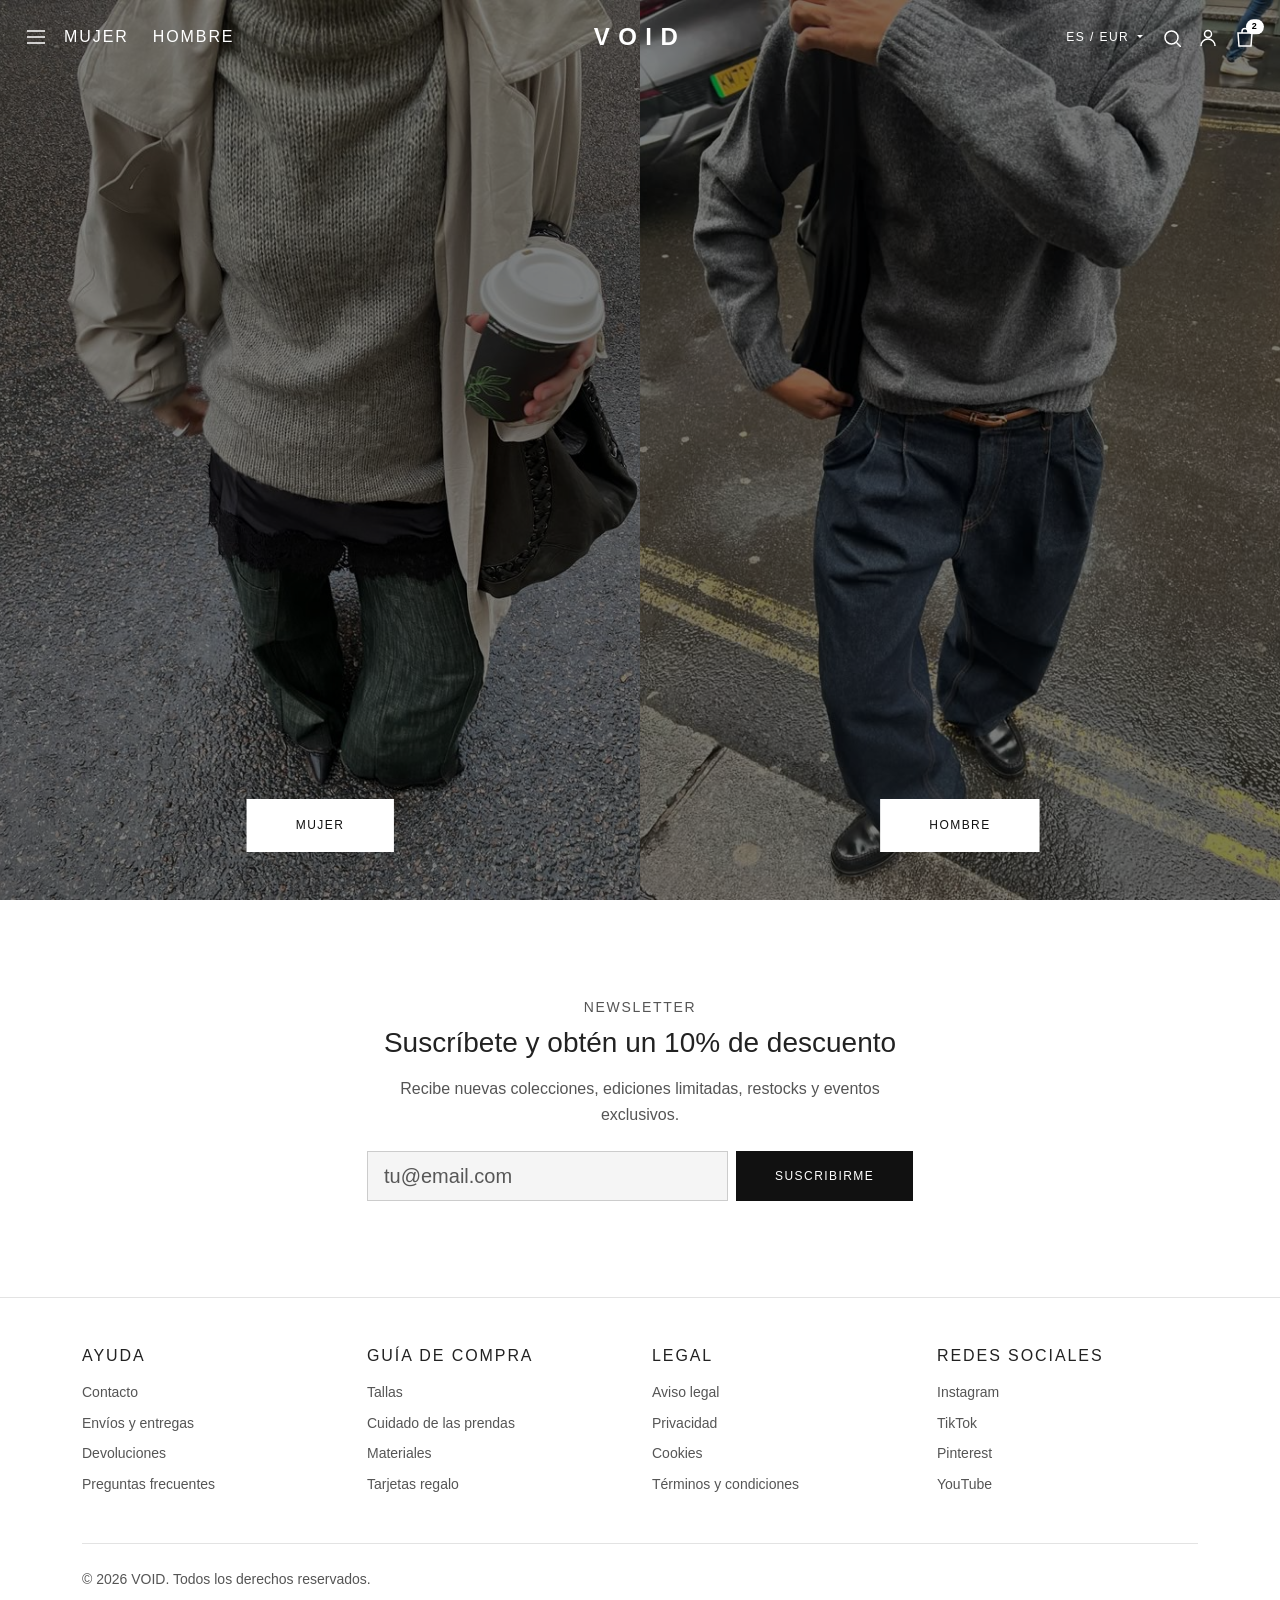
==== index.html @ c92c0cc9 "Proyecto definitivo" ====
<!DOCTYPE html>
<html lang="es">

<head>
    <meta charset="UTF-8">
    <meta name="viewport" content="width=device-width, initial-scale=1">
    <meta name="description" content="VOID · Moda de lujo minimalista. Colecciones de mujer y hombre.">
    <title>VOID · Moda de lujo minimalista</title>

    <!-- CSS generado con Sass a partir de scss/custom.scss -->
    <link rel="stylesheet" href="css/custom.css">
</head>

<body>

    <!-- ============================================================
       HEADER DINÁMICO
       Empieza transparente sobre el hero y pasa a blanco al hacer scroll (js/script.js).
       ============================================================ -->
    <header class="fixed-top w-100">
        <nav class="navbar py-3 py-lg-4" aria-label="Barra de navegación principal">
            <div class="container-fluid px-3 px-lg-4 position-relative">

                <!-- Zona izquierda: menú móvil + categorías de escritorio -->
                <div class="d-flex align-items-center gap-3">
                    <button class="btn btn-link p-0 header-btn" type="button" data-bs-toggle="offcanvas"
                        data-bs-target="#menuOffcanvas" aria-controls="menuOffcanvas" aria-label="Abrir menú">
                        <svg xmlns="http://www.w3.org/2000/svg" width="22" height="22" fill="none" stroke="currentColor"
                            stroke-width="1.5" aria-hidden="true">
                            <path d="M2 5h18M2 11h18M2 17h18" />
                        </svg>
                    </button>

                    <div class="d-none d-lg-flex align-items-center gap-4">
                        <a class="nav-link p-0 small text-uppercase tracking-wide" href="#mujer">Mujer</a>
                        <a class="nav-link p-0 small text-uppercase tracking-wide" href="#hombre">Hombre</a>
                    </div>
                </div>

                <!-- Zona central: logotipo siempre centrado -->
                <a class="navbar-brand position-absolute top-50 start-50 translate-middle m-0 py-0 brand-void"
                    href="index.html" aria-label="VOID, ir a la página principal">
                    VOID
                </a>

                <!-- Zona derecha: país, búsqueda, perfil y cesta -->
                <div class="d-flex align-items-center gap-3">
                    <div class="dropdown d-none d-md-block">
                        <button
                            class="btn btn-link text-decoration-none p-0 small tracking-wide dropdown-toggle header-btn"
                            type="button" data-bs-toggle="dropdown" aria-expanded="false">
                            ES / EUR
                        </button>
                        <ul class="dropdown-menu dropdown-menu-end rounded-0 border-0 shadow-sm mt-3">
                            <li><a class="dropdown-item small" href="#">España · EUR</a></li>
                            <li><a class="dropdown-item small" href="#">Francia · EUR</a></li>
                            <li><a class="dropdown-item small" href="#">Portugal · EUR</a></li>
                            <li><a class="dropdown-item small" href="#">Reino Unido · GBP</a></li>
                        </ul>
                    </div>

                    <button class="btn btn-link p-0 header-btn" type="button" aria-label="Buscar">
                        <svg xmlns="http://www.w3.org/2000/svg" width="20" height="20" fill="none" stroke="currentColor"
                            stroke-width="1.5" aria-hidden="true">
                            <circle cx="10.5" cy="10.5" r="6.5" />
                            <path d="m15.5 15.5 4.5 4.5" />
                        </svg>
                    </button>

                    <a class="header-link d-inline-flex align-items-center" href="login.html" aria-label="Mi perfil">
                        <svg xmlns="http://www.w3.org/2000/svg" width="20" height="20" fill="none" stroke="currentColor"
                            stroke-width="1.5" aria-hidden="true">
                            <circle cx="10" cy="7" r="3.5" />
                            <path d="M3 19c0-3.9 3.1-7 7-7s7 3.1 7 7" />
                        </svg>
                    </a>

                    <!-- Botón del carrito -->
                    <button class="btn btn-link position-relative p-0 header-btn" type="button"
                        data-bs-toggle="offcanvas" data-bs-target="#cartOffcanvas" aria-controls="cartOffcanvas"
                        aria-label="Abrir cesta de la compra, 2 productos">
                        <svg xmlns="http://www.w3.org/2000/svg" width="20" height="20" fill="none" stroke="currentColor"
                            stroke-width="1.5" aria-hidden="true">
                            <path d="M3 6h14l-1 13H4L3 6Z" />
                            <path d="M7 6V4.5a3 3 0 0 1 6 0V6" />
                        </svg>
                        <span
                            class="position-absolute top-0 start-100 translate-middle badge rounded-pill header-cart-badge">
                            2
                        </span>
                    </button>
                </div>

            </div>
        </nav>
    </header>

    <main>

        <!-- Título principal para lectores de pantalla y SEO -->
        <h1 class="visually-hidden">VOID · Moda de lujo minimalista</h1>

        <!-- ============================================================
         HERO · Pantalla completa y dos columnas sin separación
         Móvil: solo mujer (col-12).
         Escritorio: mujer y hombre al 50% (col-md-6).
         ============================================================ -->
        <section aria-label="Colecciones destacadas">
            <div class="container-fluid g-0">
                <div class="row g-0">

                    <!-- Columna Mujer -->
                    <div id="mujer" class="col-12 col-md-6 position-relative vh-100 overflow-hidden">
                        <img src="img/cat-mujer.jpg"
                            class="position-absolute top-0 start-0 w-100 h-100 object-fit-cover"
                            alt="Bolso de la colección de mujer VOID">
                        <div class="position-absolute top-0 start-0 w-100 h-100 bg-black opacity-50"></div>
                        <a href="#"
                            class="btn btn-light position-absolute bottom-0 start-50 translate-middle-x mb-5 px-5 py-3">
                            Mujer
                        </a>
                    </div>

                    <!-- Columna Hombre: oculta en móvil, visible desde md -->
                    <div id="hombre" class="col-md-6 d-none d-md-block position-relative vh-100 overflow-hidden">
                        <img src="img/cat-hombre.jpg"
                            class="position-absolute top-0 start-0 w-100 h-100 object-fit-cover"
                            alt="Pantalón de la colección de hombre VOID">
                        <div class="position-absolute top-0 start-0 w-100 h-100 bg-black opacity-50"></div>
                        <a href="#"
                            class="btn btn-light position-absolute bottom-0 start-50 translate-middle-x mb-5 px-5 py-3">
                            Hombre
                        </a>
                    </div>

                </div>
            </div>
        </section>

        <!-- ============================================================
         NEWSLETTER
         Formulario validado desde js/script.js
         ============================================================ -->
        <section id="newsletter" class="bg-white py-5">
            <div class="container py-4 py-lg-5">
                <div class="row justify-content-center text-center">
                    <div class="col-12 col-md-8 col-lg-6">

                        <p class="small text-uppercase text-secondary tracking-wide mb-2">Newsletter</p>
                        <h2 class="h3 mb-3">Suscríbete y obtén un 10% de descuento</h2>
                        <p class="text-secondary mb-4">
                            Recibe nuevas colecciones, ediciones limitadas, restocks y eventos exclusivos.
                        </p>

                        <form id="formNewsletter" class="form-validable row g-2 justify-content-center" novalidate
                            data-mensaje-ok="¡Gracias! Ya formas parte de VOID.">

                            <div class="col-12 col-sm-8">
                                <label for="emailNewsletter" class="visually-hidden">Correo electrónico</label>
                                <input type="email" class="form-control form-control-lg" id="emailNewsletter"
                                    name="email" placeholder="tu@email.com" autocomplete="email" required>
                                <div class="invalid-feedback text-start">Introduce un correo electrónico válido.</div>
                            </div>

                            <div class="col-12 col-sm-4 d-grid">
                                <button type="submit" class="btn btn-dark btn-sm">Suscribirme
                                </button>
                            </div>

                            <!-- Contenedor del mensaje de validación -->
                            <div class="col-12 mensaje-validacion alert d-none mt-3 mb-0" role="alert"></div>

                        </form>

                    </div>
                </div>
            </div>
        </section>

        <!-- ============================================================
         FOOTER
         ============================================================ -->
        <footer class="bg-white border-top pt-5">
            <div class="container">

                <div class="row g-4 pb-5">

                    <div class="col-6 col-md-3">
                        <h2 class="h6 text-uppercase tracking-wide mb-3">Ayuda</h2>
                        <ul class="list-unstyled d-grid gap-2 small mb-0">
                            <li><a class="link-secondary text-decoration-none" href="#">Contacto</a></li>
                            <li><a class="link-secondary text-decoration-none" href="#">Envíos y entregas</a></li>
                            <li><a class="link-secondary text-decoration-none" href="#">Devoluciones</a></li>
                            <li><a class="link-secondary text-decoration-none" href="#">Preguntas frecuentes</a></li>
                        </ul>
                    </div>

                    <div class="col-6 col-md-3">
                        <h2 class="h6 text-uppercase tracking-wide mb-3">Guía de compra</h2>
                        <ul class="list-unstyled d-grid gap-2 small mb-0">
                            <li><a class="link-secondary text-decoration-none" href="#">Tallas</a></li>
                            <li><a class="link-secondary text-decoration-none" href="#">Cuidado de las prendas</a></li>
                            <li><a class="link-secondary text-decoration-none" href="#">Materiales</a></li>
                            <li><a class="link-secondary text-decoration-none" href="#">Tarjetas regalo</a></li>
                        </ul>
                    </div>

                    <div class="col-6 col-md-3">
                        <h2 class="h6 text-uppercase tracking-wide mb-3">Legal</h2>
                        <ul class="list-unstyled d-grid gap-2 small mb-0">
                            <li><a class="link-secondary text-decoration-none" href="#">Aviso legal</a></li>
                            <li><a class="link-secondary text-decoration-none" href="#">Privacidad</a></li>
                            <li><a class="link-secondary text-decoration-none" href="#">Cookies</a></li>
                            <li><a class="link-secondary text-decoration-none" href="#">Términos y condiciones</a></li>
                        </ul>
                    </div>

                    <div class="col-6 col-md-3">
                        <h2 class="h6 text-uppercase tracking-wide mb-3">Redes sociales</h2>
                        <ul class="list-unstyled d-grid gap-2 small mb-0">
                            <li><a class="link-secondary text-decoration-none" href="#">Instagram</a></li>
                            <li><a class="link-secondary text-decoration-none" href="#">TikTok</a></li>
                            <li><a class="link-secondary text-decoration-none" href="#">Pinterest</a></li>
                            <li><a class="link-secondary text-decoration-none" href="#">YouTube</a></li>
                        </ul>
                    </div>

                </div>

                <div class="border-top py-4 d-flex flex-column flex-md-row justify-content-between gap-2">
                    <p class="small text-secondary mb-0">© 2026 VOID. Todos los derechos reservados.</p>
                </div>

            </div>
        </footer>

    </main>

    <!-- ============================================================
       OFF CANVAS · MENÚ MÓVIL
       Se abre con el botón hamburguesa y sus enlaces se cierran
       desde js/script.js.
       ============================================================ -->
    <aside class="offcanvas offcanvas-start" tabindex="-1" id="menuOffcanvas" aria-labelledby="menuOffcanvasLabel">
       
    </aside>

    <!-- ============================================================
       OFF CANVAS · CARRITO LATERAL
       Incluye dos productos estáticos y el total de la compra.
       ============================================================ -->
    <aside class="offcanvas offcanvas-end" tabindex="-1" id="cartOffcanvas" aria-labelledby="cartOffcanvasLabel">
        <div class="offcanvas-header border-bottom">
            <h2 class="offcanvas-title text-uppercase tracking-wide" id="cartOffcanvasLabel">
                Tu cesta <span class="text-secondary fs-6">(2)</span>
            </h2>
            <button type="button" class="btn-close" data-bs-dismiss="offcanvas" aria-label="Cerrar cesta"></button>
        </div>

        <div class="offcanvas-body d-flex flex-column">

            <!-- Producto 1 -->
            <div class="d-flex gap-3 pb-3 mb-3 border-bottom">
                <img src="img/bolso.jpg" alt="Bolso Aura en color negro" class="flex-shrink-0 object-fit-cover"
                    width="90" height="110" loading="lazy">
                <div class="flex-grow-1">
                    <div class="d-flex justify-content-between align-items-start">
                        <h3 class="h6 mb-1">Bolso Aura</h3>
                        <button type="button" class="btn btn-link text-secondary p-0 lh-1"
                            aria-label="Eliminar Bolso Aura">
                            &times;
                        </button>
                    </div>
                    <p class="small text-secondary mb-2">Talla única · Negro</p>
                    <p class="mb-0 fw-semibold">49,00 €</p>
                </div>
            </div>

            <!-- Producto 2 -->
            <div class="d-flex gap-3 pb-3 mb-3 border-bottom">
                <img src="img/camopants.jpg" alt="Pantalón cargo Void en estampado camuflaje"
                    class="flex-shrink-0 object-fit-cover" width="90" height="110" loading="lazy">
                <div class="flex-grow-1">
                    <div class="d-flex justify-content-between align-items-start">
                        <h3 class="h6 mb-1">Pantalón Cargo</h3>
                        <button type="button" class="btn btn-link text-secondary p-0 lh-1"
                            aria-label="Eliminar Pantalón Cargo">
                            &times;
                        </button>
                    </div>
                    <p class="small text-secondary mb-2">Talla M · Camuflaje</p>
                    <p class="mb-0 fw-semibold">50,00 €</p>
                </div>
            </div>

            <!-- Total y acción de compra -->
            <div class="mt-auto pt-4 border-top">
                <div class="d-flex justify-content-between mb-2">
                    <span class="text-uppercase small tracking-wide">Total</span>
                    <strong>99,00 €</strong>
                </div>
                <p class="small text-secondary mb-4">Envío y devoluciones gratuitos en pedidos superiores a 35 €.</p>
                <button type="button" class="btn btn-dark w-100">Tramitar pedido</button>
                <button type="button" id="cerrarCarrito"
                    class="btn btn-link link-secondary w-100 mt-2 text-decoration-none">
                    Seguir comprando
                </button>
            </div>

        </div>
    </aside>

    <!-- Bootstrap con Popper incluido + nuestro JavaScript -->
    <script src="js/bootstrap.bundle.min.js"></script>
    <script src="js/script.js"></script>
</body>

</html>
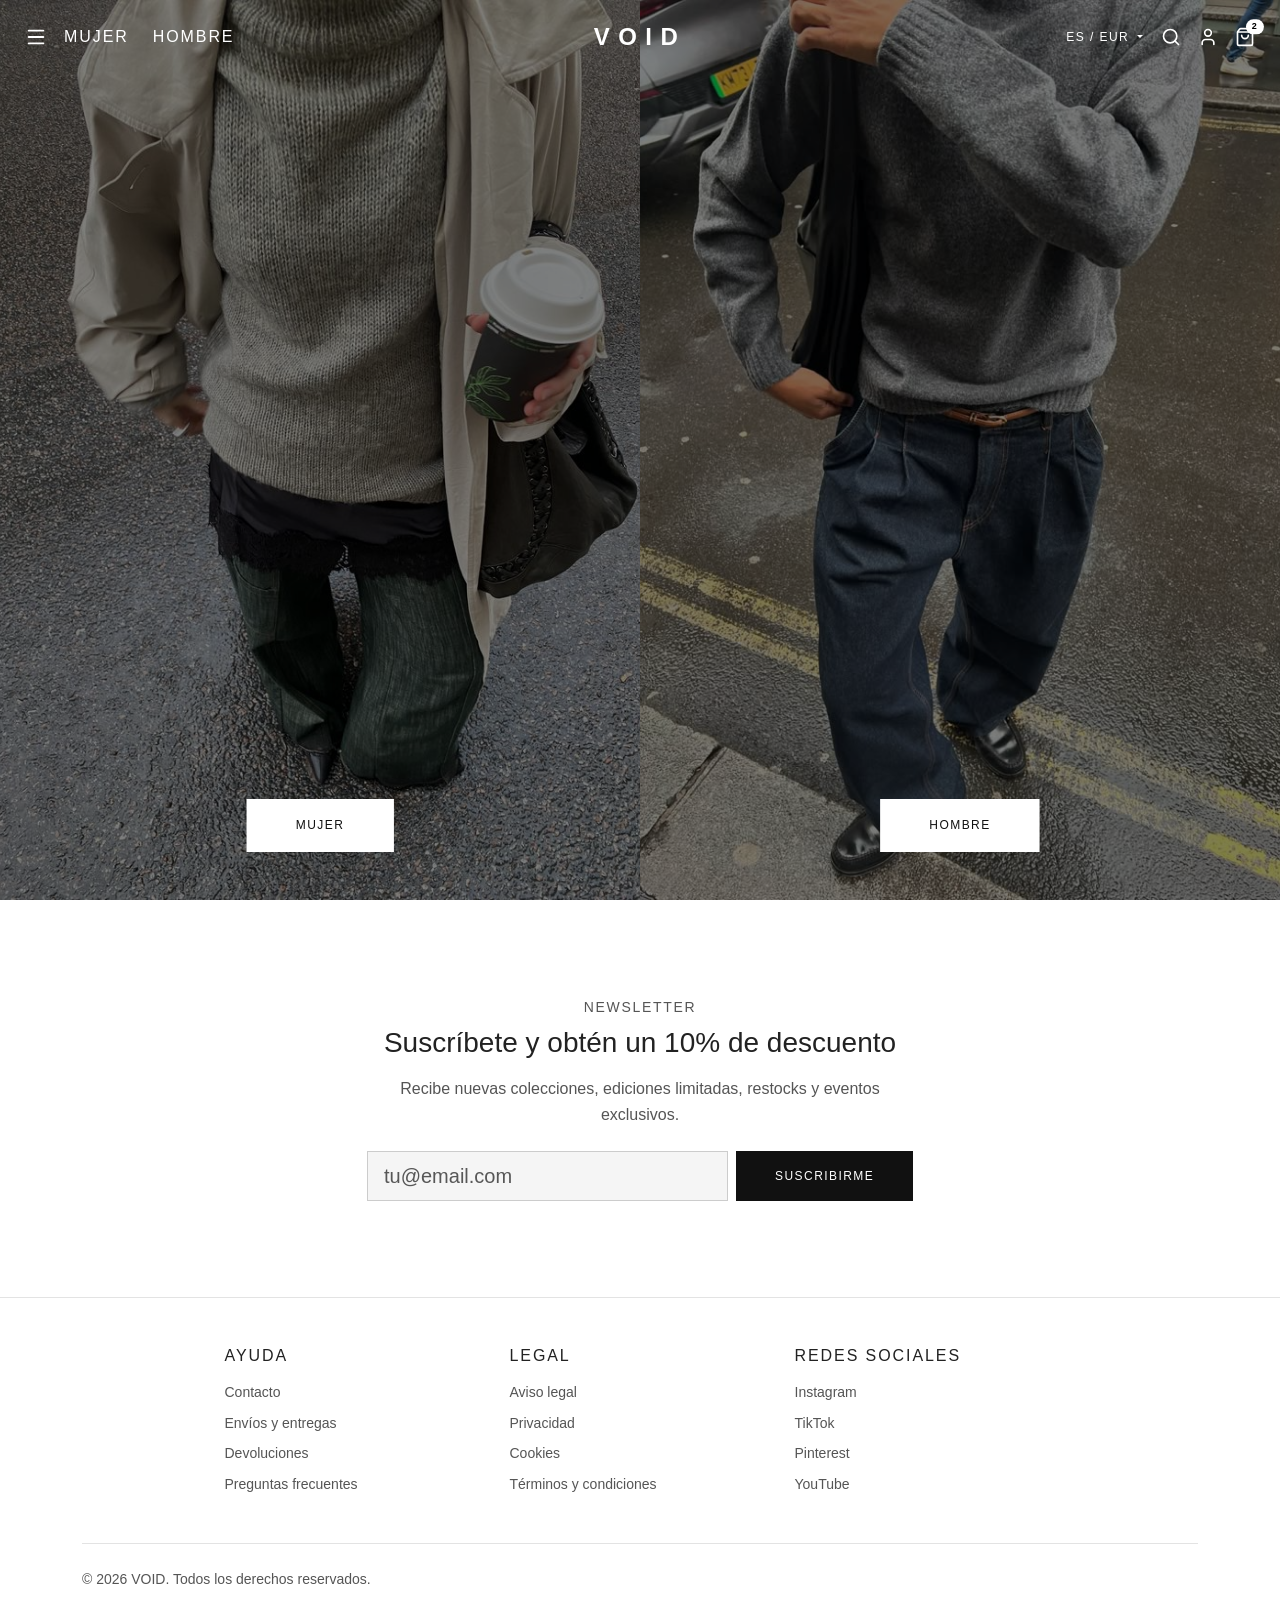
==== commit 4a4d3732: "cambios en readme, iconos y cambios generales en html" ====
--- a/index.html
+++ b/index.html
@@ -16,6 +16,7 @@
     <!-- ============================================================
        HEADER DINÁMICO
        Empieza transparente sobre el hero y pasa a blanco al hacer scroll (js/script.js).
+       Iconos: Lucide v1.67.0 (https://lucide.dev)
        ============================================================ -->
     <header class="fixed-top w-100">
         <nav class="navbar py-3 py-lg-4" aria-label="Barra de navegación principal">
@@ -25,9 +26,12 @@
                 <div class="d-flex align-items-center gap-3">
                     <button class="btn btn-link p-0 header-btn" type="button" data-bs-toggle="offcanvas"
                         data-bs-target="#menuOffcanvas" aria-controls="menuOffcanvas" aria-label="Abrir menú">
-                        <svg xmlns="http://www.w3.org/2000/svg" width="22" height="22" fill="none" stroke="currentColor"
-                            stroke-width="1.5" aria-hidden="true">
-                            <path d="M2 5h18M2 11h18M2 17h18" />
+                        <svg class="lucide lucide-menu" xmlns="http://www.w3.org/2000/svg" width="22" height="22"
+                            viewBox="0 0 24 24" fill="none" stroke="currentColor" stroke-width="2"
+                            stroke-linecap="round" stroke-linejoin="round" aria-hidden="true">
+                            <path d="M4 5h16" />
+                            <path d="M4 12h16" />
+                            <path d="M4 19h16" />
                         </svg>
                     </button>
 
@@ -60,29 +64,34 @@
                     </div>
 
                     <button class="btn btn-link p-0 header-btn" type="button" aria-label="Buscar">
-                        <svg xmlns="http://www.w3.org/2000/svg" width="20" height="20" fill="none" stroke="currentColor"
-                            stroke-width="1.5" aria-hidden="true">
-                            <circle cx="10.5" cy="10.5" r="6.5" />
-                            <path d="m15.5 15.5 4.5 4.5" />
+                        <svg class="lucide lucide-search" xmlns="http://www.w3.org/2000/svg" width="20" height="20"
+                            viewBox="0 0 24 24" fill="none" stroke="currentColor" stroke-width="2"
+                            stroke-linecap="round" stroke-linejoin="round" aria-hidden="true">
+                            <path d="m21 21-4.34-4.34" />
+                            <circle cx="11" cy="11" r="8" />
                         </svg>
                     </button>
 
                     <a class="header-link d-inline-flex align-items-center" href="login.html" aria-label="Mi perfil">
-                        <svg xmlns="http://www.w3.org/2000/svg" width="20" height="20" fill="none" stroke="currentColor"
-                            stroke-width="1.5" aria-hidden="true">
-                            <circle cx="10" cy="7" r="3.5" />
-                            <path d="M3 19c0-3.9 3.1-7 7-7s7 3.1 7 7" />
+                        <svg class="lucide lucide-user" xmlns="http://www.w3.org/2000/svg" width="20" height="20"
+                            viewBox="0 0 24 24" fill="none" stroke="currentColor" stroke-width="2"
+                            stroke-linecap="round" stroke-linejoin="round" aria-hidden="true">
+                            <path d="M19 21v-2a4 4 0 0 0-4-4H9a4 4 0 0 0-4 4v2" />
+                            <circle cx="12" cy="7" r="4" />
                         </svg>
                     </a>
-
                     <!-- Botón del carrito -->
+                    <!-- El número de productos en la cesta es fijo, deberia actualizarse con javascript -->
                     <button class="btn btn-link position-relative p-0 header-btn" type="button"
                         data-bs-toggle="offcanvas" data-bs-target="#cartOffcanvas" aria-controls="cartOffcanvas"
                         aria-label="Abrir cesta de la compra, 2 productos">
-                        <svg xmlns="http://www.w3.org/2000/svg" width="20" height="20" fill="none" stroke="currentColor"
-                            stroke-width="1.5" aria-hidden="true">
-                            <path d="M3 6h14l-1 13H4L3 6Z" />
-                            <path d="M7 6V4.5a3 3 0 0 1 6 0V6" />
+                        <svg class="lucide lucide-shopping-bag" xmlns="http://www.w3.org/2000/svg" width="20"
+                            height="20" viewBox="0 0 24 24" fill="none" stroke="currentColor" stroke-width="2"
+                            stroke-linecap="round" stroke-linejoin="round" aria-hidden="true">
+                            <path d="M16 10a4 4 0 0 1-8 0" />
+                            <path d="M3.103 6.034h17.794" />
+                            <path
+                                d="M3.4 5.467a2 2 0 0 0-.4 1.2V20a2 2 0 0 0 2 2h14a2 2 0 0 0 2-2V6.667a2 2 0 0 0-.4-1.2l-2-2.667A2 2 0 0 0 17 2H7a2 2 0 0 0-1.6.8z" />
                         </svg>
                         <span
                             class="position-absolute top-0 start-100 translate-middle badge rounded-pill header-cart-badge">
@@ -97,8 +106,8 @@
 
     <main>
 
-        <!-- Título principal para lectores de pantalla y SEO -->
-        <h1 class="visually-hidden">VOID · Moda de lujo minimalista</h1>
+        <!-- Título principal para SEO -->
+        <h1 class="visually-hidden">VOID · Moda minimalista</h1>
 
         <!-- ============================================================
          HERO · Pantalla completa y dos columnas sin separación
@@ -183,7 +192,7 @@
         <footer class="bg-white border-top pt-5">
             <div class="container">
 
-                <div class="row g-4 pb-5">
+                <div class="row justify-content-center g-4 pb-5">
 
                     <div class="col-6 col-md-3">
                         <h2 class="h6 text-uppercase tracking-wide mb-3">Ayuda</h2>
@@ -196,16 +205,6 @@
                     </div>
 
                     <div class="col-6 col-md-3">
-                        <h2 class="h6 text-uppercase tracking-wide mb-3">Guía de compra</h2>
-                        <ul class="list-unstyled d-grid gap-2 small mb-0">
-                            <li><a class="link-secondary text-decoration-none" href="#">Tallas</a></li>
-                            <li><a class="link-secondary text-decoration-none" href="#">Cuidado de las prendas</a></li>
-                            <li><a class="link-secondary text-decoration-none" href="#">Materiales</a></li>
-                            <li><a class="link-secondary text-decoration-none" href="#">Tarjetas regalo</a></li>
-                        </ul>
-                    </div>
-
-                    <div class="col-6 col-md-3">
                         <h2 class="h6 text-uppercase tracking-wide mb-3">Legal</h2>
                         <ul class="list-unstyled d-grid gap-2 small mb-0">
                             <li><a class="link-secondary text-decoration-none" href="#">Aviso legal</a></li>
@@ -242,7 +241,60 @@
        desde js/script.js.
        ============================================================ -->
     <aside class="offcanvas offcanvas-start" tabindex="-1" id="menuOffcanvas" aria-labelledby="menuOffcanvasLabel">
-       
+        <div class="offcanvas-header border-bottom">
+            <h2 class="offcanvas-title brand-void fs-5" id="menuOffcanvasLabel">VOID</h2>
+            <button type="button" class="btn-close" data-bs-dismiss="offcanvas" aria-label="Cerrar menú"></button>
+        </div>
+
+        <div class="offcanvas-body d-flex flex-column p-4">
+
+            <!-- Pestañas Hombre / Mujer con nav tabs pills de bootstrap-->
+            <ul class="nav nav-pills nav-fill gap-2 mb-4" id="pills-tab" role="tablist">
+                <li class="nav-item" role="presentation">
+                    <button class="nav-link active text-uppercase tracking-wide rounded-0 py-2" id="pills-mujer-tab"
+                        data-bs-toggle="pill" data-bs-target="#pills-mujer" type="button" role="tab"
+                        aria-controls="pills-mujer" aria-selected="true">
+                        Mujer
+                    </button>
+                </li>
+                <li class="nav-item" role="presentation">
+                    <button class="nav-link text-uppercase tracking-wide rounded-0 py-2" id="pills-hombre-tab"
+                        data-bs-toggle="pill" data-bs-target="#pills-hombre" type="button" role="tab"
+                        aria-controls="pills-hombre" aria-selected="false">
+                        Hombre
+                    </button>
+                </li>
+            </ul>
+
+            <!-- Contenido de cada pestaña -->
+            <div class="tab-content" id="pills-tabContent">
+                <!-- Panel Mujer -->
+                <div class="tab-pane fade show active" id="pills-mujer" role="tabpanel"
+                    aria-labelledby="pills-mujer-tab">
+                    <nav class="nav flex-column gap-3">
+                        <a class="nav-link px-0 text-dark text-uppercase small tracking-wide" href="#mujer">Ver todo
+                            Mujer</a>
+                        <a class="nav-link px-0 text-muted text-uppercase small tracking-wide"
+                            href="#novedades-mujer">Novedades</a>
+                        <a class="nav-link px-0 text-muted text-uppercase small tracking-wide"
+                            href="#coleccion-mujer">Colección</a>
+                    </nav>
+                </div>
+
+                <!-- Panel Hombre -->
+                <div class="tab-pane fade" id="pills-hombre" role="tabpanel" aria-labelledby="pills-hombre-tab">
+                    <nav class="nav flex-column gap-3">
+                        <a class="nav-link px-0 text-dark text-uppercase small tracking-wide" href="#hombre">Ver todo
+                            Hombre</a>
+                        <a class="nav-link px-0 text-muted text-uppercase small tracking-wide"
+                            href="#novedades-hombre">Novedades</a>
+                        <a class="nav-link px-0 text-muted text-uppercase small tracking-wide"
+                            href="#coleccion-hombre">Colección</a>
+                    </nav>
+                </div>
+            </div>
+
+        </div>
     </aside>
 
     <!-- ============================================================
@@ -288,7 +340,7 @@
                             &times;
                         </button>
                     </div>
-                    <p class="small text-secondary mb-2">Talla M · Camuflaje</p>
+                    <p class="small text-secondary mb-2">Talla M · Pantalón camuflaje</p>
                     <p class="mb-0 fw-semibold">50,00 €</p>
                 </div>
             </div>
@@ -310,7 +362,7 @@
         </div>
     </aside>
 
-    <!-- Bootstrap con Popper incluido + nuestro JavaScript -->
+    <!-- Bootstrap con Popper incluido + JavaScript -->
     <script src="js/bootstrap.bundle.min.js"></script>
     <script src="js/script.js"></script>
 </body>
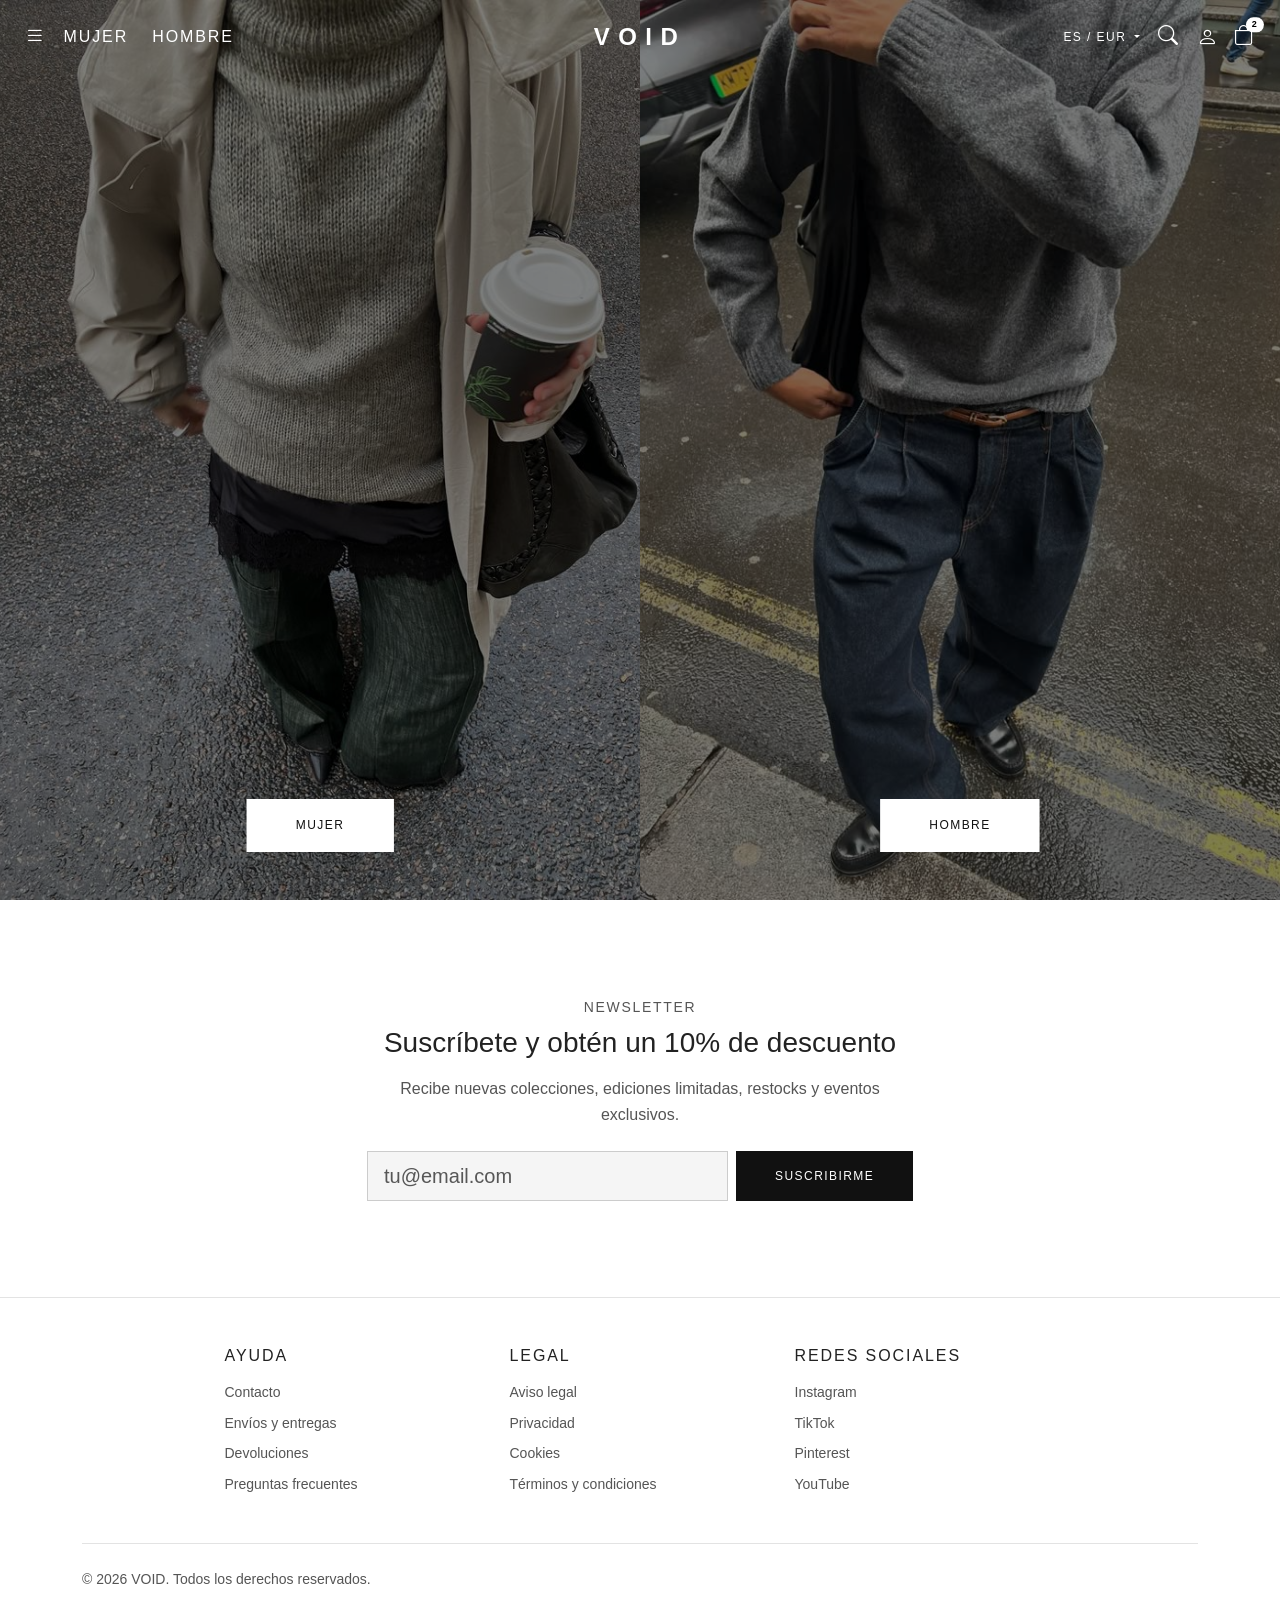
==== commit 4f17d699: "iconos de boostrap y nuevo overlay de busqueda" ====
--- a/index.html
+++ b/index.html
@@ -5,9 +5,10 @@
     <meta charset="UTF-8">
     <meta name="viewport" content="width=device-width, initial-scale=1">
     <meta name="description" content="VOID · Moda de lujo minimalista. Colecciones de mujer y hombre.">
-    <title>VOID · Moda de lujo minimalista</title>
-
-    <!-- CSS generado con Sass a partir de scss/custom.scss -->
+    <title>VOID · Moda minimalista</title>
+
+    <!-- Bootstrap Icons local + CSS generado con Sass -->
+    <link rel="stylesheet" href="css/bootstrap-icons.min.css">
     <link rel="stylesheet" href="css/custom.css">
 </head>
 
@@ -16,7 +17,7 @@
     <!-- ============================================================
        HEADER DINÁMICO
        Empieza transparente sobre el hero y pasa a blanco al hacer scroll (js/script.js).
-       Iconos: Lucide v1.67.0 (https://lucide.dev)
+       Iconos: Bootstrap Icons v1.13.2 (https://icons.getbootstrap.com/) · licencia MIT.
        ============================================================ -->
     <header class="fixed-top w-100">
         <nav class="navbar py-3 py-lg-4" aria-label="Barra de navegación principal">
@@ -26,13 +27,7 @@
                 <div class="d-flex align-items-center gap-3">
                     <button class="btn btn-link p-0 header-btn" type="button" data-bs-toggle="offcanvas"
                         data-bs-target="#menuOffcanvas" aria-controls="menuOffcanvas" aria-label="Abrir menú">
-                        <svg class="lucide lucide-menu" xmlns="http://www.w3.org/2000/svg" width="22" height="22"
-                            viewBox="0 0 24 24" fill="none" stroke="currentColor" stroke-width="2"
-                            stroke-linecap="round" stroke-linejoin="round" aria-hidden="true">
-                            <path d="M4 5h16" />
-                            <path d="M4 12h16" />
-                            <path d="M4 19h16" />
-                        </svg>
+                        <i class="bi bi-list fs-5 lh-1" aria-hidden="true"></i>
                     </button>
 
                     <div class="d-none d-lg-flex align-items-center gap-4">
@@ -62,37 +57,21 @@
                             <li><a class="dropdown-item small" href="#">Reino Unido · GBP</a></li>
                         </ul>
                     </div>
-
-                    <button class="btn btn-link p-0 header-btn" type="button" aria-label="Buscar">
-                        <svg class="lucide lucide-search" xmlns="http://www.w3.org/2000/svg" width="20" height="20"
-                            viewBox="0 0 24 24" fill="none" stroke="currentColor" stroke-width="2"
-                            stroke-linecap="round" stroke-linejoin="round" aria-hidden="true">
-                            <path d="m21 21-4.34-4.34" />
-                            <circle cx="11" cy="11" r="8" />
-                        </svg>
+                    <!--boton de busqueda que redirige al overlay de busqueda-->
+                    <button class="btn btn-link p-0 header-btn" type="button" data-bs-toggle="offcanvas"
+                        data-bs-target="#searchOverlay" aria-controls="searchOverlay" aria-label="Buscar">
+                        <i class="bi bi-search fs-5 lh-1" aria-hidden="true"></i>
                     </button>
 
                     <a class="header-link d-inline-flex align-items-center" href="login.html" aria-label="Mi perfil">
-                        <svg class="lucide lucide-user" xmlns="http://www.w3.org/2000/svg" width="20" height="20"
-                            viewBox="0 0 24 24" fill="none" stroke="currentColor" stroke-width="2"
-                            stroke-linecap="round" stroke-linejoin="round" aria-hidden="true">
-                            <path d="M19 21v-2a4 4 0 0 0-4-4H9a4 4 0 0 0-4 4v2" />
-                            <circle cx="12" cy="7" r="4" />
-                        </svg>
+                        <i class="bi bi-person fs-5 lh-1" aria-hidden="true"></i>
                     </a>
                     <!-- Botón del carrito -->
                     <!-- El número de productos en la cesta es fijo, deberia actualizarse con javascript -->
                     <button class="btn btn-link position-relative p-0 header-btn" type="button"
                         data-bs-toggle="offcanvas" data-bs-target="#cartOffcanvas" aria-controls="cartOffcanvas"
                         aria-label="Abrir cesta de la compra, 2 productos">
-                        <svg class="lucide lucide-shopping-bag" xmlns="http://www.w3.org/2000/svg" width="20"
-                            height="20" viewBox="0 0 24 24" fill="none" stroke="currentColor" stroke-width="2"
-                            stroke-linecap="round" stroke-linejoin="round" aria-hidden="true">
-                            <path d="M16 10a4 4 0 0 1-8 0" />
-                            <path d="M3.103 6.034h17.794" />
-                            <path
-                                d="M3.4 5.467a2 2 0 0 0-.4 1.2V20a2 2 0 0 0 2 2h14a2 2 0 0 0 2-2V6.667a2 2 0 0 0-.4-1.2l-2-2.667A2 2 0 0 0 17 2H7a2 2 0 0 0-1.6.8z" />
-                        </svg>
+                        <i class="bi bi-bag fs-5 lh-1" aria-hidden="true"></i>
                         <span
                             class="position-absolute top-0 start-100 translate-middle badge rounded-pill header-cart-badge">
                             2
@@ -105,46 +84,61 @@
     </header>
 
     <main>
-
         <!-- Título principal para SEO -->
         <h1 class="visually-hidden">VOID · Moda minimalista</h1>
 
         <!-- ============================================================
-         HERO · Pantalla completa y dos columnas sin separación
-         Móvil: solo mujer (col-12).
-         Escritorio: mujer y hombre al 50% (col-md-6).
-         ============================================================ -->
-        <section aria-label="Colecciones destacadas">
-            <div class="container-fluid g-0">
-                <div class="row g-0">
-
-                    <!-- Columna Mujer -->
-                    <div id="mujer" class="col-12 col-md-6 position-relative vh-100 overflow-hidden">
+        HERO · Pantalla completa y dos columnas hombre/mujer
+        Móvil: imagen de mujer de fondo (col-12) con ambos botones centrados.
+        Escritorio: mujer y hombre al 50% con sus botones correspondientes.
+        ============================================================ -->
+        <section aria-label="Colecciones destacadas" class="position-relative vh-100 overflow-hidden">
+            <div class="container-fluid g-0 h-100">
+                <div class="row g-0 h-100">
+
+                    <!-- Columna Mujer: fondo en móvil y 50% en escritorio -->
+                    <div id="mujer" class="col-12 col-md-6 position-relative h-100 overflow-hidden">
                         <img src="img/cat-mujer.jpg"
                             class="position-absolute top-0 start-0 w-100 h-100 object-fit-cover"
                             alt="Bolso de la colección de mujer VOID">
                         <div class="position-absolute top-0 start-0 w-100 h-100 bg-black opacity-50"></div>
-                        <a href="#"
-                            class="btn btn-light position-absolute bottom-0 start-50 translate-middle-x mb-5 px-5 py-3">
+
+                        <!-- Botón individual de Mujer: visible únicamente en escritorio (PC) -->
+                        <a href="#pills-mujer"
+                            class="btn btn-light position-absolute bottom-0 start-50 translate-middle-x mb-5 px-5 py-3 d-none d-md-inline-block z-2">
                             Mujer
                         </a>
                     </div>
 
                     <!-- Columna Hombre: oculta en móvil, visible desde md -->
-                    <div id="hombre" class="col-md-6 d-none d-md-block position-relative vh-100 overflow-hidden">
+                    <div id="hombre" class="col-md-6 d-none d-md-block position-relative h-100 overflow-hidden">
                         <img src="img/cat-hombre.jpg"
                             class="position-absolute top-0 start-0 w-100 h-100 object-fit-cover"
                             alt="Pantalón de la colección de hombre VOID">
                         <div class="position-absolute top-0 start-0 w-100 h-100 bg-black opacity-50"></div>
-                        <a href="#"
-                            class="btn btn-light position-absolute bottom-0 start-50 translate-middle-x mb-5 px-5 py-3">
+
+                        <!-- Botón individual de Hombre: visible únicamente en escritorio (PC) -->
+                        <a href="#pills-hombre"
+                            class="btn btn-light position-absolute bottom-0 start-50 translate-middle-x mb-5 px-5 py-3 d-none d-md-inline-block z-2">
                             Hombre
                         </a>
                     </div>
 
                 </div>
             </div>
+
+            <!-- Contenedor flotante exclusivo para móvil: muestra ambos botones centrados sobre la pantalla -->
+            <div
+                class="position-absolute bottom-0 start-50 translate-middle-x mb-5 d-flex gap-2 d-md-none z-2 w-100 justify-content-center px-3">
+                <a href="#pills-mujer" class="btn btn-light px-4 py-3 flex-fill text-center">
+                    Mujer
+                </a>
+                <a href="#pills-hombre" class="btn btn-light px-4 py-3 flex-fill text-center">
+                    Hombre
+                </a>
+            </div>
         </section>
+
 
         <!-- ============================================================
          NEWSLETTER
@@ -162,7 +156,7 @@
                         </p>
 
                         <form id="formNewsletter" class="form-validable row g-2 justify-content-center" novalidate
-                            data-mensaje-ok="¡Gracias! Ya formas parte de VOID.">
+                            data-mensaje-ok="¡Gracias! Ya estas suscrito.">
 
                             <div class="col-12 col-sm-8">
                                 <label for="emailNewsletter" class="visually-hidden">Correo electrónico</label>
@@ -187,7 +181,7 @@
         </section>
 
         <!-- ============================================================
-         FOOTER
+         FOOTER (antes de offcanvas, modal y scripts)
          ============================================================ -->
         <footer class="bg-white border-top pt-5">
             <div class="container">
@@ -271,25 +265,57 @@
                 <!-- Panel Mujer -->
                 <div class="tab-pane fade show active" id="pills-mujer" role="tabpanel"
                     aria-labelledby="pills-mujer-tab">
-                    <nav class="nav flex-column gap-3">
+                    <nav class="nav flex-column gap-0">
                         <a class="nav-link px-0 text-dark text-uppercase small tracking-wide" href="#mujer">Ver todo
                             Mujer</a>
+                        <a class="nav-link px-0 text-dark text-uppercase small tracking-wide"
+                            href="#mujer-coleccion">Colección</a>
+                        <!--Subcategorias dentro de colección-->
+                        <div class="d-flex flex-column gap-0 ps-3 border-start">
+                            <a class="nav-link px-0 text-muted small tracking-wide"
+                                href="#camisetas-mujer">Camisetas</a>
+                            <a class="nav-link px-0 text-muted small tracking-wide" href="#hoodies-mujer">Hoodies</a>
+                            <a class="nav-link px-0 text-muted small tracking-wide"
+                                href="#pantalones-mujer">Pantalones</a>
+                            <a class="nav-link px-0 text-muted small tracking-wide" href="#Jeans-mujer">Jeans</a>
+                            <a class="nav-link px-0 text-muted small tracking-wide" href="#calzado-mujer">Calzado</a>
+                            <a class="nav-link px-0 text-muted small tracking-wide"
+                                href="#accesorios-mujer">Accesorios</a>
+                        </div>
                         <a class="nav-link px-0 text-muted text-uppercase small tracking-wide"
                             href="#novedades-mujer">Novedades</a>
-                        <a class="nav-link px-0 text-muted text-uppercase small tracking-wide"
-                            href="#coleccion-mujer">Colección</a>
+                        <!--bootstrap para ver el texto rojo-->
+                        <a class="nav-link px-0 text-danger text-uppercase small tracking-wide"
+                            href="#promociones-mujer">
+                            Promociones
+                        </a>
                     </nav>
                 </div>
 
                 <!-- Panel Hombre -->
                 <div class="tab-pane fade" id="pills-hombre" role="tabpanel" aria-labelledby="pills-hombre-tab">
-                    <nav class="nav flex-column gap-3">
+                    <nav class="nav flex-column gap-0">
                         <a class="nav-link px-0 text-dark text-uppercase small tracking-wide" href="#hombre">Ver todo
                             Hombre</a>
+                        <a class="nav-link px-0 text-dark text-uppercase small tracking-wide"
+                            href="#coleccion-hombre">Colección</a>
+                        <div class="d-flex flex-column gap-0 ps-3 border-start">
+                            <a class="nav-link px-0 text-muted small tracking-wide"
+                                href="#camisetas-hombre">Camisetas</a>
+                            <a class="nav-link px-0 text-muted small tracking-wide" href="#hoodies-hombre">Hoodies</a>
+                            <a class="nav-link px-0 text-muted small tracking-wide"
+                                href="#pantalones-hombre">Pantalones</a>
+                            <a class="nav-link px-0 text-muted small tracking-wide" href="#jeans-hombre">Jeans</a>
+                            <a class="nav-link px-0 text-muted small tracking-wide" href="#calzado-hombre">Calzado</a>
+                            <a class="nav-link px-0 text-muted small tracking-wide"
+                                href="#accesorios-hombre">Accesorios</a>
+                        </div>
                         <a class="nav-link px-0 text-muted text-uppercase small tracking-wide"
                             href="#novedades-hombre">Novedades</a>
-                        <a class="nav-link px-0 text-muted text-uppercase small tracking-wide"
-                            href="#coleccion-hombre">Colección</a>
+                        <a class="nav-link px-0 text-danger text-uppercase small tracking-wide"
+                            href="#promociones-hombre">
+                            Promociones
+                        </a>
                     </nav>
                 </div>
             </div>
@@ -313,14 +339,13 @@
 
             <!-- Producto 1 -->
             <div class="d-flex gap-3 pb-3 mb-3 border-bottom">
-                <img src="img/bolso.jpg" alt="Bolso Aura en color negro" class="flex-shrink-0 object-fit-cover"
-                    width="90" height="110" loading="lazy">
+                <img src="img/bolso.jpg" alt="Bolso en color negro" class="flex-shrink-0 object-fit-cover" width="90"
+                    height="110" loading="lazy">
                 <div class="flex-grow-1">
                     <div class="d-flex justify-content-between align-items-start">
-                        <h3 class="h6 mb-1">Bolso Aura</h3>
-                        <button type="button" class="btn btn-link text-secondary p-0 lh-1"
-                            aria-label="Eliminar Bolso Aura">
-                            &times;
+                        <h3 class="h6 mb-1">Bolso</h3>
+                        <button type="button" class="btn btn-link text-secondary p-0 lh-1" aria-label="Eliminar Bolso">
+                            <i class="bi bi-x-lg" aria-hidden="true"></i>
                         </button>
                     </div>
                     <p class="small text-secondary mb-2">Talla única · Negro</p>
@@ -330,14 +355,14 @@
 
             <!-- Producto 2 -->
             <div class="d-flex gap-3 pb-3 mb-3 border-bottom">
-                <img src="img/camopants.jpg" alt="Pantalón cargo Void en estampado camuflaje"
+                <img src="img/cargo.jpg" alt="Pantalón cargo Void en estampado camuflaje"
                     class="flex-shrink-0 object-fit-cover" width="90" height="110" loading="lazy">
                 <div class="flex-grow-1">
                     <div class="d-flex justify-content-between align-items-start">
                         <h3 class="h6 mb-1">Pantalón Cargo</h3>
                         <button type="button" class="btn btn-link text-secondary p-0 lh-1"
                             aria-label="Eliminar Pantalón Cargo">
-                            &times;
+                            <i class="bi bi-x-lg" aria-hidden="true"></i>
                         </button>
                     </div>
                     <p class="small text-secondary mb-2">Talla M · Pantalón camuflaje</p>
@@ -361,6 +386,109 @@
 
         </div>
     </aside>
+    <!-- ============================================================
+     OVERLAY DE BÚSQUEDA  con Bootstrap
+     ============================================================ -->
+    <aside class="offcanvas offcanvas-top vh-100 bg-white" tabindex="-1" id="searchOverlay"
+        aria-labelledby="searchOverlayLabel">
+
+        <!-- Cabecera del buscador: Marca y X para cerrar -->
+        <div class="container-fluid px-4 py-3 border-bottom d-flex justify-content-between align-items-center">
+            <span class="fs-5 fw-bold tracking-wide text-uppercase" id="searchOverlayLabel">VOID</span>
+            <button type="button" class="btn-close" data-bs-dismiss="offcanvas" aria-label="Cerrar búsqueda"></button>
+        </div>
+
+        <!-- Cuerpo: Todo dentro del mismo contenedor centrado a 880px -->
+        <div class="offcanvas-body d-flex flex-column align-items-center pt-4 px-3">
+            <div class="w-100" style="max-width: 1100px;">
+
+                <!-- Barra de búsqueda -->
+                <form action="#" method="get" class="mb-3">
+                    <div class="input-group border-bottom border-dark pb-2">
+                        <input type="search" class="form-control border-0 shadow-none px-0 fs-4 text-dark"
+                            placeholder="Buscar prendas, accesorios..." aria-label="Buscar en la tienda">
+                        <button class="btn border-0 p-0 text-dark" type="submit" aria-label="Confirmar búsqueda">
+                            <i class="bi bi-search fs-4" aria-hidden="true"></i>
+                        </button>
+                    </div>
+                </form>
+
+                <!-- Términos sugeridos -->
+                <div class="d-flex flex-wrap gap-2 text-uppercase small text-secondary mb-4">
+                    <span class="fw-bold text-dark me-2">Tendencias:</span>
+                    <a href="#camisetas" class="text-decoration-none text-secondary">Camisetas</a>
+                    <span>·</span>
+                    <a href="#hoodies" class="text-decoration-none text-secondary">Hoodies</a>
+                    <span>·</span>
+                    <a href="#cargo" class="text-decoration-none text-secondary">Cargo</a>
+                    <span>·</span>
+                    <a href="#bolsos" class="text-decoration-none text-secondary">Bolsos</a>
+                </div>
+
+                <!-- Título alineado con el ancho de las tarjetas -->
+                <h3 class="fs-6 text-uppercase tracking-wide text-secondary mb-3">Prendas populares</h3>
+
+                <!-- 4 tarjetas en una sola fila  -->
+                <div class="row row-cols-2 row-cols-md-4 g-3 g-md-4">
+
+                    <!-- Prenda 1: Bolso -->
+                    <div class="col">
+                        <a href="#bolso"
+                            class="text-decoration-none text-dark d-block card border-0 h-100 bg-transparent">
+                            <img src="img/bolso.jpg" alt="Bolso" class="w-100 object-fit-cover mb-2"
+                                style="aspect-ratio: 3/4;" loading="lazy">
+                            <div class="card-body p-0">
+                                <h4 class="h6 mb-1 text-truncate">Bolso</h4>
+                                <p class="small text-secondary mb-0">49,00 €</p>
+                            </div>
+                        </a>
+                    </div>
+
+                    <!-- Prenda 2: Pantalón Cargo -->
+                    <div class="col">
+                        <a href="#cargo"
+                            class="text-decoration-none text-dark d-block card border-0 h-100 bg-transparent">
+                            <img src="img/cargo.jpg" alt="Pantalón Cargo" class="w-100 object-fit-cover mb-2"
+                                style="aspect-ratio: 3/4;" loading="lazy">
+                            <div class="card-body p-0">
+                                <h4 class="h6 mb-1 text-truncate">Pantalón Cargo</h4>
+                                <p class="small text-secondary mb-0">50,00 €</p>
+                            </div>
+                        </a>
+                    </div>
+
+                    <!-- Prenda 3: Jogger -->
+                    <div class="col">
+                        <a href="#jogger"
+                            class="text-decoration-none text-dark d-block card border-0 h-100 bg-transparent">
+                            <img src="img/jogger.jpg" alt="Jogger" class="w-100 object-fit-cover mb-2"
+                                style="aspect-ratio: 3/4;" loading="lazy">
+                            <div class="card-body p-0">
+                                <h4 class="h6 mb-1 text-truncate">Jogger</h4>
+                                <p class="small text-secondary mb-0">39,00 €</p>
+                            </div>
+                        </a>
+                    </div>
+
+                    <!-- Prenda 4: Abrigo -->
+                    <div class="col">
+                        <a href="#abrigo"
+                            class="text-decoration-none text-dark d-block card border-0 h-100 bg-transparent">
+                            <img src="img/abrigo.jpg" alt="Abrigo" class="w-100 object-fit-cover mb-2"
+                                style="aspect-ratio: 3/4;" loading="lazy">
+                            <div class="card-body p-0">
+                                <h4 class="h6 mb-1 text-truncate">Abrigo</h4>
+                                <p class="small text-secondary mb-0">70,00 €</p>
+                            </div>
+                        </a>
+                    </div>
+
+                </div>
+
+            </div>
+        </div>
+
+    </aside>
 
     <!-- Bootstrap con Popper incluido + JavaScript -->
     <script src="js/bootstrap.bundle.min.js"></script>
